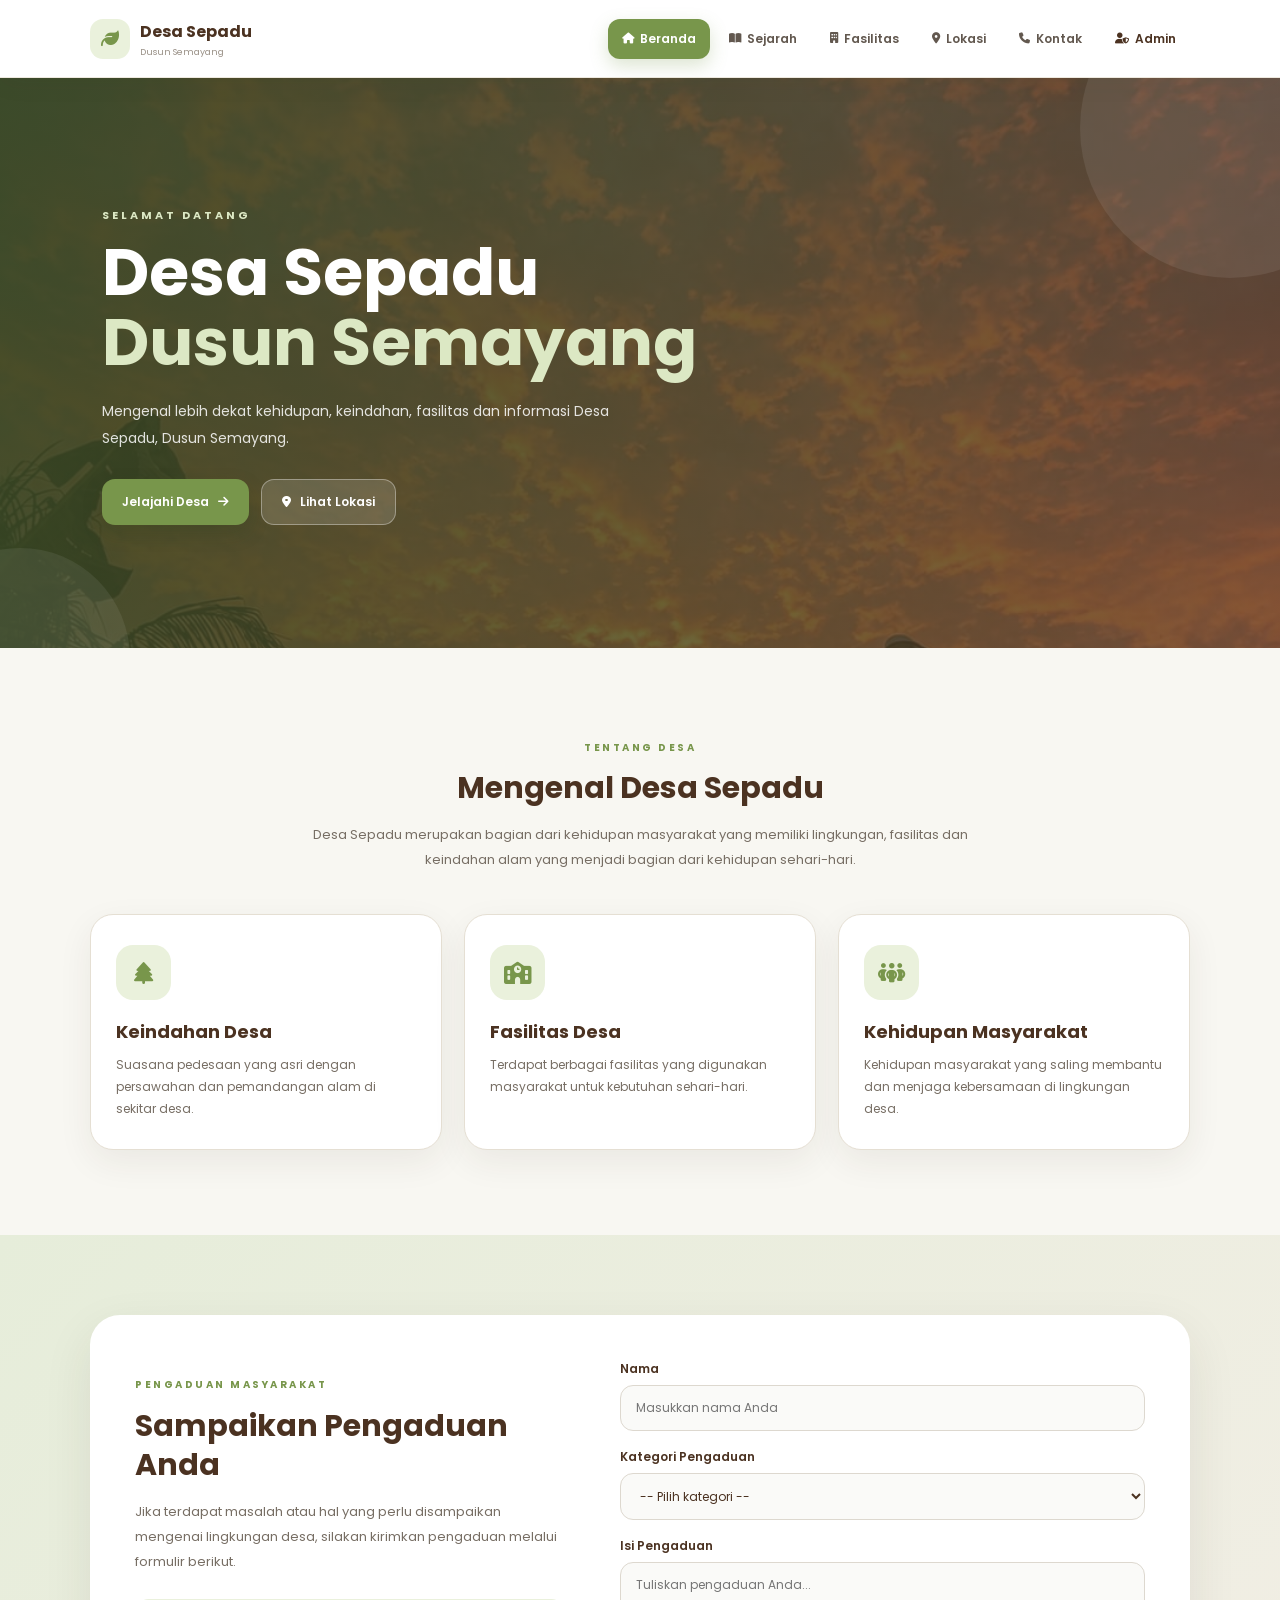
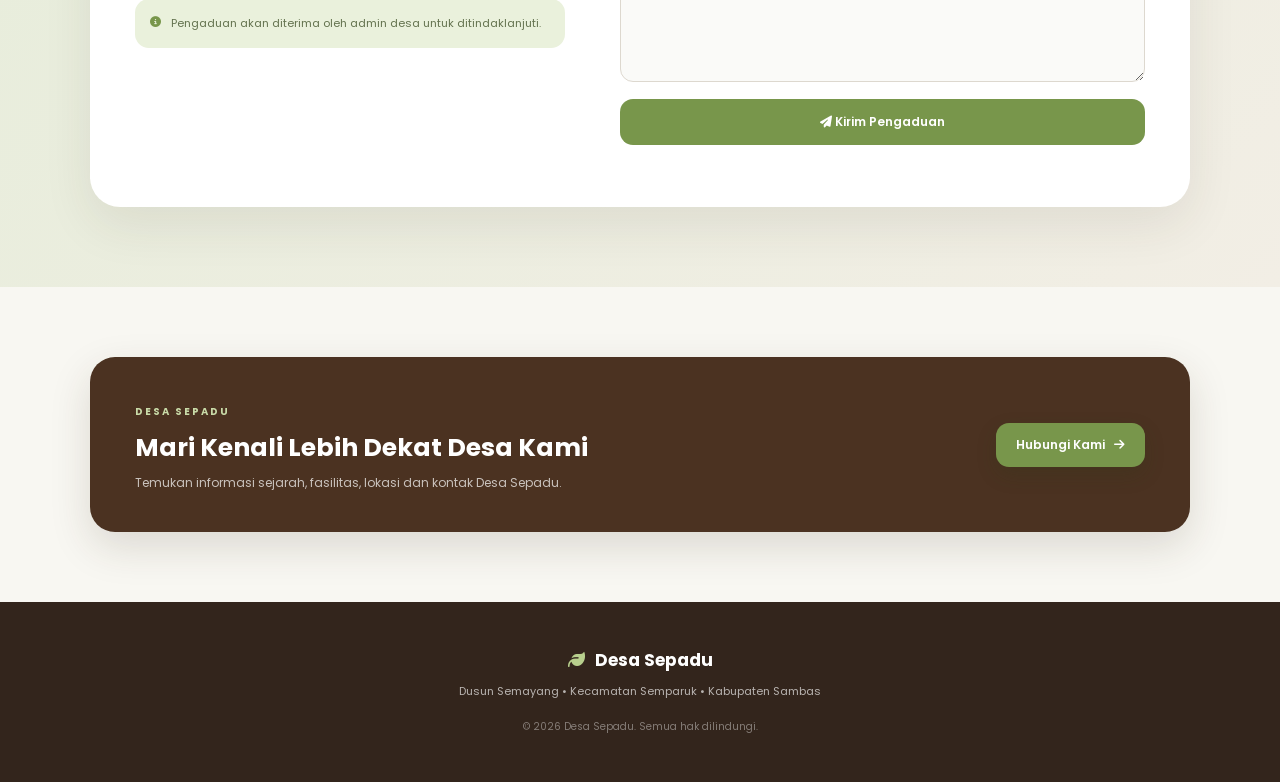
==== index.html @ 2790a022 "Add files via upload" ====
<!DOCTYPE html>
<html lang="id">
<head>
    <meta charset="UTF-8">
    <meta name="viewport" content="width=device-width, initial-scale=1.0">

    <title>Desa Sepadu - Dusun Semayang</title>

    <link rel="stylesheet" href="style.css">

    <link href="https://fonts.googleapis.com/css2?family=Poppins:wght@400;500;600;700&display=swap" rel="stylesheet">

    <link rel="stylesheet"
          href="https://cdnjs.cloudflare.com/ajax/libs/font-awesome/6.5.2/css/all.min.css">
</head>

<body>

<!-- ================= NAVBAR ================= -->
<header class="navbar">

    <div class="logo">
        <i class="fa-solid fa-leaf"></i>
        <div>
            <strong>Desa Sepadu</strong>
            <small>Dusun Semayang</small>
        </div>
    </div>

    <nav>
        <a href="index.html" class="active">
            <i class="fa-solid fa-house"></i>
            Beranda
        </a>

        <a href="sejarah.html">
            <i class="fa-solid fa-book-open"></i>
            Sejarah
        </a>

        <a href="fasilitas.html">
            <i class="fa-solid fa-building"></i>
            Fasilitas
        </a>

        <a href="lokasi.html">
            <i class="fa-solid fa-location-dot"></i>
            Lokasi
        </a>

        <a href="kontak.html">
            <i class="fa-solid fa-phone"></i>
            Kontak
        </a>

        <a href="admin.html" class="admin-menu">
            <i class="fa-solid fa-user-shield"></i>
            Admin
        </a>
    </nav>

</header>


<!-- ================= HERO ================= -->
<section class="hero">

    <div class="hero-content">

        <span class="hero-label">
            SELAMAT DATANG
        </span>

        <h1>
            Desa Sepadu
            <br>
            <span>Dusun Semayang</span>
        </h1>

        <p>
            Mengenal lebih dekat kehidupan, keindahan,
            fasilitas dan informasi Desa Sepadu, Dusun Semayang.
        </p>

        <div class="hero-buttons">

            <a href="sejarah.html" class="btn-primary">
                Jelajahi Desa
                <i class="fa-solid fa-arrow-right"></i>
            </a>

            <a href="lokasi.html" class="btn-secondary">
                <i class="fa-solid fa-location-dot"></i>
                Lihat Lokasi
            </a>

        </div>

    </div>

</section>


<!-- ================= TENTANG ================= -->
<section class="home-section">

    <div class="section-title">

        <span>TENTANG DESA</span>

        <h2>
            Mengenal Desa Sepadu
        </h2>

        <p>
            Desa Sepadu merupakan bagian dari kehidupan masyarakat
            yang memiliki lingkungan, fasilitas dan keindahan alam
            yang menjadi bagian dari kehidupan sehari-hari.
        </p>

    </div>


    <div class="home-cards">

        <div class="home-card">

            <div class="card-icon">
                <i class="fa-solid fa-tree"></i>
            </div>

            <h3>Keindahan Desa</h3>

            <p>
                Suasana pedesaan yang asri dengan persawahan
                dan pemandangan alam di sekitar desa.
            </p>

        </div>


        <div class="home-card">

            <div class="card-icon">
                <i class="fa-solid fa-school"></i>
            </div>

            <h3>Fasilitas Desa</h3>

            <p>
                Terdapat berbagai fasilitas yang digunakan
                masyarakat untuk kebutuhan sehari-hari.
            </p>

        </div>


        <div class="home-card">

            <div class="card-icon">
                <i class="fa-solid fa-people-group"></i>
            </div>

            <h3>Kehidupan Masyarakat</h3>

            <p>
                Kehidupan masyarakat yang saling membantu
                dan menjaga kebersamaan di lingkungan desa.
            </p>

        </div>

    </div>

</section>


<!-- ================= PENGADUAN ================= -->
<section class="complaint-section" id="pengaduan">

    <div class="complaint-box">

        <div class="complaint-info">

            <span class="section-label">
                PENGADUAN MASYARAKAT
            </span>

            <h2>
                Sampaikan Pengaduan Anda
            </h2>

            <p>
                Jika terdapat masalah atau hal yang perlu disampaikan
                mengenai lingkungan desa, silakan kirimkan pengaduan
                melalui formulir berikut.
            </p>

            <div class="complaint-note">
                <i class="fa-solid fa-circle-info"></i>

                <span>
                    Pengaduan akan diterima oleh admin desa
                    untuk ditindaklanjuti.
                </span>
            </div>

        </div>


        <!-- FORM -->
        <form id="complaintForm" class="complaint-form">

            <div class="form-group">

                <label for="nama">
                    Nama
                </label>

                <input
                    type="text"
                    id="nama"
                    placeholder="Masukkan nama Anda"
                    required
                >

            </div>


            <!-- KATEGORI -->
            <div class="form-group">

                <label for="kategori">
                    Kategori Pengaduan
                </label>

                <select id="kategori" required>

                    <option value="">
                        -- Pilih kategori --
                    </option>

                    <option value="Infrastruktur">
                        Infrastruktur
                    </option>

                    <option value="Kebersihan">
                        Kebersihan
                    </option>

                    <option value="Keamanan">
                        Keamanan
                    </option>

                    <option value="Pelayanan Desa">
                        Pelayanan Desa
                    </option>

                    <option value="Lingkungan">
                        Lingkungan
                    </option>

                    <option value="Fasilitas Desa">
                        Fasilitas Desa
                    </option>

                    <option value="Lainnya">
                        Lainnya
                    </option>

                </select>

            </div>


            <!-- ISI PENGADUAN -->
            <div class="form-group">

                <label for="pengaduanText">
                    Isi Pengaduan
                </label>

                <textarea
                    id="pengaduanText"
                    rows="5"
                    placeholder="Tuliskan pengaduan Anda..."
                    required
                ></textarea>

            </div>


            <button type="submit" class="complaint-button">

                <i class="fa-solid fa-paper-plane"></i>

                Kirim Pengaduan

            </button>


            <p id="complaintMessage" class="complaint-message"></p>

        </form>

    </div>

</section>


<!-- ================= CTA ================= -->
<section class="cta-section">

    <div>

        <span>DESA SEPADU</span>

        <h2>
            Mari Kenali Lebih Dekat Desa Kami
        </h2>

        <p>
            Temukan informasi sejarah, fasilitas,
            lokasi dan kontak Desa Sepadu.
        </p>

    </div>

    <a href="kontak.html" class="btn-primary">
        Hubungi Kami
        <i class="fa-solid fa-arrow-right"></i>
    </a>

</section>


<!-- ================= FOOTER ================= -->
<footer>

    <div class="footer-logo">
        <i class="fa-solid fa-leaf"></i>
        Desa Sepadu
    </div>

    <p>
        Dusun Semayang • Kecamatan Semparuk • Kabupaten Sambas
    </p>

    <small>
        © 2026 Desa Sepadu. Semua hak dilindungi.
    </small>

</footer>


<script src="script.js"></script>

</body>
</html>
---- style.css ----
/* =====================================================
   RESET
===================================================== */

* {
    margin: 0;
    padding: 0;
    box-sizing: border-box;
}

html {
    scroll-behavior: smooth;
}

body {
    font-family: "Poppins", sans-serif;
    background: #f8f7f2;
    color: #4b3221;
    overflow-x: hidden;
}

a {
    text-decoration: none;
}

button,
input,
textarea,
select {
    font-family: inherit;
}


/* =====================================================
   WARNA
===================================================== */

:root {
    --green: #78964b;
    --green-dark: #4f6b32;
    --green-light: #eaf1dc;

    --brown: #4b3221;
    --brown-light: #776e64;

    --cream: #f8f7f2;
    --white: #ffffff;

    --border: #e5dfd3;
}


/* =====================================================
   NAVBAR
===================================================== */

.navbar {
    width: 100%;
    min-height: 78px;
    padding: 0 7%;

    display: flex;
    align-items: center;
    justify-content: space-between;

    background: rgba(255, 255, 255, 0.96);

    border-bottom: 1px solid #eee9df;

    position: sticky;
    top: 0;
    z-index: 1000;

    box-shadow: 0 5px 25px rgba(60, 45, 30, 0.05);
}


/* LOGO */

.logo {
    display: flex;
    align-items: center;
    gap: 10px;
    flex-shrink: 0;
}

.logo > i {
    width: 40px;
    height: 40px;

    display: flex;
    align-items: center;
    justify-content: center;

    background: var(--green-light);
    color: var(--green);

    border-radius: 13px;

    font-size: 18px;
}

.logo strong {
    display: block;
    color: var(--brown);
    font-size: 16px;
    font-weight: 700;
}

.logo small {
    display: block;
    margin-top: 2px;

    color: #999086;
    font-size: 9px;
}


/* MENU */

.navbar nav {
    display: flex;
    align-items: center;
    gap: 5px;
}

.navbar nav a {
    display: flex;
    align-items: center;
    gap: 6px;

    padding: 11px 14px;

    border-radius: 12px;

    color: #62584f;

    font-size: 12px;
    font-weight: 600;

    transition: 0.3s ease;
}

.navbar nav a i {
    font-size: 11px;
}

.navbar nav a:hover {
    background: var(--green-light);
    color: var(--green-dark);
}

.navbar nav a.active {
    background: var(--green);
    color: white;

    box-shadow: 0 7px 18px rgba(120, 150, 75, 0.25);
}

.navbar nav .admin-menu {
    color: var(--brown);
}


/* =====================================================
   HERO BERANDA
===================================================== */

.hero {
    min-height: 570px;

    padding: 80px 8%;

    display: flex;
    align-items: center;

    position: relative;
    overflow: hidden;

    background:
        linear-gradient(
            100deg,
            rgba(56, 73, 37, 0.92),
            rgba(89, 63, 43, 0.72)
        ),
        url("images/depanrmh.jpg");

    background-size: cover;
    background-position: center;
}


/* dekorasi */

.hero::before {
    content: "";

    width: 300px;
    height: 300px;

    position: absolute;
    right: -100px;
    top: -100px;

    border-radius: 50%;

    background: rgba(255,255,255,0.08);
}

.hero::after {
    content: "";

    width: 220px;
    height: 220px;

    position: absolute;
    left: -90px;
    bottom: -120px;

    border-radius: 50%;

    background: rgba(255,255,255,0.07);
}

.hero-content {
    max-width: 680px;
    position: relative;
    z-index: 2;

    animation: fadeUp 0.9s ease;
}

.hero-label {
    display: inline-block;

    color: #dce8c4;

    font-size: 11px;
    font-weight: 700;

    letter-spacing: 3px;

    margin-bottom: 14px;
}

.hero h1 {
    color: white;

    font-size: clamp(38px, 6vw, 65px);

    line-height: 1.08;

    margin-bottom: 20px;
}

.hero h1 span {
    color: #dce8c4;
}

.hero p {
    max-width: 560px;

    color: rgba(255,255,255,0.85);

    font-size: 14px;

    line-height: 1.9;

    margin-bottom: 28px;
}


/* BUTTON HERO */

.hero-buttons {
    display: flex;
    gap: 12px;
    flex-wrap: wrap;
}

.btn-primary,
.btn-secondary {
    display: inline-flex;
    align-items: center;
    justify-content: center;
    gap: 9px;

    padding: 13px 20px;

    border-radius: 13px;

    font-size: 12px;
    font-weight: 600;

    transition: 0.3s ease;
}

.btn-primary {
    background: var(--green);
    color: white;

    box-shadow: 0 8px 20px rgba(40,60,20,0.2);
}

.btn-primary:hover {
    transform: translateY(-3px);
    background: var(--green-dark);
}

.btn-secondary {
    background: rgba(255,255,255,0.14);
    color: white;

    border: 1px solid rgba(255,255,255,0.35);
}

.btn-secondary:hover {
    background: rgba(255,255,255,0.25);
}


/* =====================================================
   SECTION BERANDA
===================================================== */

.home-section {
    width: 86%;
    max-width: 1100px;

    margin: auto;

    padding: 85px 0;
}


/* JUDUL */

.section-title {
    text-align: center;

    max-width: 700px;

    margin: 0 auto 42px;
}

.section-title span,
.section-label {
    display: inline-block;

    color: var(--green);

    font-size: 10px;
    font-weight: 700;

    letter-spacing: 2.5px;
}

.section-title h2 {
    margin: 8px 0 12px;

    color: var(--brown);

    font-size: 30px;
}

.section-title p {
    color: var(--brown-light);

    font-size: 13px;

    line-height: 1.9;
}


/* CARD */

.home-cards {
    display: grid;

    grid-template-columns: repeat(3, 1fr);

    gap: 22px;
}

.home-card {
    padding: 30px 25px;

    background: white;

    border: 1px solid var(--border);

    border-radius: 23px;

    box-shadow: 0 12px 35px rgba(60,45,30,0.07);

    transition: 0.3s ease;
}

.home-card:hover {
    transform: translateY(-7px);

    box-shadow: 0 18px 40px rgba(60,45,30,0.12);
}

.card-icon {
    width: 55px;
    height: 55px;

    display: flex;
    align-items: center;
    justify-content: center;

    background: var(--green-light);
    color: var(--green);

    border-radius: 17px;

    font-size: 22px;

    margin-bottom: 18px;
}

.home-card h3 {
    color: var(--brown);

    font-size: 18px;

    margin-bottom: 9px;
}

.home-card p {
    color: var(--brown-light);

    font-size: 12px;

    line-height: 1.8;
}


/* =====================================================
   PENGADUAN
===================================================== */

.complaint-section {
    padding: 80px 7%;

    background:
        linear-gradient(
            135deg,
            #e6edda,
            #f2eee5
        );
}

.complaint-box {
    max-width: 1100px;

    margin: auto;

    padding: 45px;

    display: grid;

    grid-template-columns: 0.9fr 1.1fr;

    gap: 55px;

    background: white;

    border-radius: 30px;

    box-shadow: 0 18px 50px rgba(60,45,30,0.09);
}

.complaint-info {
    padding-top: 10px;
}

.complaint-info h2 {
    color: var(--brown);

    font-size: 30px;

    line-height: 1.3;

    margin: 12px 0 15px;
}

.complaint-info > p {
    color: var(--brown-light);

    font-size: 13px;

    line-height: 1.9;
}


/* CATATAN */

.complaint-note {
    display: flex;

    gap: 10px;

    margin-top: 25px;

    padding: 15px;

    background: var(--green-light);

    border-radius: 14px;

    color: #64734f;

    font-size: 11px;

    line-height: 1.7;
}

.complaint-note i {
    color: var(--green);

    margin-top: 3px;
}


/* FORM */

.complaint-form {
    display: flex;

    flex-direction: column;

    gap: 17px;
}

.form-group {
    display: flex;

    flex-direction: column;

    gap: 7px;
}

.form-group label {
    color: var(--brown);

    font-size: 12px;

    font-weight: 600;
}

.form-group input,
.form-group select,
.form-group textarea {
    width: 100%;

    padding: 13px 15px;

    background: #fafaf8;

    border: 1px solid #ddd8cf;

    border-radius: 13px;

    outline: none;

    color: var(--brown);

    font-size: 12px;

    transition: 0.3s ease;
}

.form-group input:focus,
.form-group select:focus,
.form-group textarea:focus {
    border-color: var(--green);

    background: white;

    box-shadow: 0 0 0 3px rgba(120,150,75,0.10);
}

.form-group textarea {
    resize: vertical;

    min-height: 120px;
}


/* BUTTON PENGADUAN */

.complaint-button {
    border: none;

    padding: 14px 20px;

    border-radius: 13px;

    background: var(--green);

    color: white;

    font-size: 12px;

    font-weight: 600;

    cursor: pointer;

    transition: 0.3s ease;
}

.complaint-button:hover {
    background: var(--green-dark);

    transform: translateY(-2px);
}

.complaint-message {
    text-align: center;

    font-size: 12px;

    font-weight: 600;
}


/* =====================================================
   CTA
===================================================== */

.cta-section {
    width: 86%;
    max-width: 1100px;

    margin: 70px auto;

    padding: 40px 45px;

    display: flex;

    align-items: center;

    justify-content: space-between;

    gap: 30px;

    background: var(--brown);

    border-radius: 25px;

    box-shadow: 0 15px 40px rgba(60,45,30,0.15);
}

.cta-section span {
    color: #c9dba8;

    font-size: 10px;

    font-weight: 700;

    letter-spacing: 2px;
}

.cta-section h2 {
    color: white;

    font-size: 25px;

    margin: 7px 0;
}

.cta-section p {
    color: rgba(255,255,255,0.7);

    font-size: 12px;
}


/* =====================================================
   HALAMAN DALAM
===================================================== */

.page-header {
    min-height: 310px;

    padding: 60px 8%;

    display: flex;
    align-items: center;
    justify-content: center;

    text-align: center;

    position: relative;

    overflow: hidden;

    background:
        linear-gradient(
            rgba(65,84,42,0.90),
            rgba(75,51,35,0.90)
        ),
        url("images/depanrmh.jpg");

    background-size: cover;
    background-position: center;
}

.page-header::before {
    content: "";

    width: 260px;
    height: 260px;

    position: absolute;

    left: -100px;
    top: -120px;

    border-radius: 50%;

    background: rgba(255,255,255,0.07);
}

.page-header::after {
    content: "";

    width: 300px;
    height: 300px;

    position: absolute;

    right: -130px;
    bottom: -170px;

    border-radius: 50%;

    background: rgba(255,255,255,0.07);
}

.page-header-content {
    position: relative;
    z-index: 2;

    max-width: 700px;

    animation: fadeUp 0.7s ease;
}

.page-header-content span {
    color: #dce8c4;

    font-size: 10px;

    font-weight: 700;

    letter-spacing: 3px;
}

.page-header-content h1 {
    color: white;

    font-size: 42px;

    margin: 10px 0 12px;
}

.page-header-content p {
    color: rgba(255,255,255,0.8);

    font-size: 13px;

    line-height: 1.8;
}


/* CONTENT */

.page-content {
    width: 86%;
    max-width: 1100px;

    margin: auto;

    padding: 70px 0 85px;

    animation: fadeUp 0.7s ease;
}

.page-title {
    max-width: 700px;

    margin: 0 auto 40px;

    text-align: center;
}

.page-title span {
    color: var(--green);

    font-size: 10px;

    font-weight: 700;

    letter-spacing: 2px;
}

.page-title h2 {
    color: var(--brown);

    font-size: 30px;

    margin: 8px 0 12px;
}

.page-title p {
    color: var(--brown-light);

    font-size: 13px;

    line-height: 1.8;
}


/* =====================================================
   CARD UMUM
===================================================== */

.content-card {
    background: white;

    border: 1px solid var(--border);

    border-radius: 23px;

    padding: 30px;

    margin-bottom: 22px;

    box-shadow: 0 12px 35px rgba(60,45,30,0.07);

    transition: 0.3s ease;
}

.content-card:hover {
    transform: translateY(-4px);
}

.content-card h2 {
    color: var(--brown);

    margin-bottom: 12px;
}

.content-card h3 {
    color: var(--green-dark);

    margin-bottom: 10px;
}

.content-card p {
    color: var(--brown-light);

    font-size: 13px;

    line-height: 1.9;
}


/* =====================================================
   SEJARAH
===================================================== */

.history-box {
    display: grid;

    grid-template-columns: 75px 1fr;

    gap: 25px;

    align-items: start;
}

.history-number {
    width: 70px;
    height: 70px;

    display: flex;
    align-items: center;
    justify-content: center;

    background: var(--green-light);

    color: var(--green-dark);

    border-radius: 20px;

    font-size: 17px;

    font-weight: 700;
}


/* =====================================================
   FASILITAS
===================================================== */

.facility-section {
    width: 86%;
    max-width: 1050px;

    margin: auto;

    padding: 20px 0 80px;

    display: flex;

    flex-direction: column;

    gap: 22px;
}

.facility-card {
    width: 100%;

    min-height: 190px;

    display: flex;

    align-items: center;

    gap: 25px;

    padding: 18px;

    background: white;

    border: 1px solid var(--border);

    border-radius: 20px;

    box-shadow: 0 10px 30px rgba(60,45,30,0.08);

    transition: 0.3s ease;
}

.facility-card:hover {
    transform: translateY(-4px);

    box-shadow: 0 15px 35px rgba(60,45,30,0.13);
}

.facility-image {
    width: 210px;
    height: 155px;

    flex-shrink: 0;

    overflow: hidden;

    border-radius: 15px;

    background: #edf0e5;
}

.facility-image img {
    width: 100%;
    height: 100%;

    display: block;

    object-fit: contain;

    transition: 0.4s ease;
}

.facility-card:hover .facility-image img {
    transform: scale(1.03);
}

.facility-info {
    padding: 5px 10px 5px 0;
}

.facility-info span {
    color: var(--green);

    font-size: 10px;

    font-weight: 700;

    letter-spacing: 1.5px;
}

.facility-info h2 {
    margin: 5px 0 9px;

    color: var(--brown);

    font-size: 22px;
}

.facility-info p {
    color: var(--brown-light);

    font-size: 13px;

    line-height: 1.8;

    max-width: 650px;
}


/* =====================================================
   LOKASI
===================================================== */

.location-box {
    display: grid;

    grid-template-columns: 1fr 1fr;

    gap: 25px;
}

.location-info {
    background: white;

    border: 1px solid var(--border);

    border-radius: 24px;

    padding: 30px;

    box-shadow: 0 10px 30px rgba(60,45,30,0.06);
}

.location-info h2 {
    color: var(--brown);

    margin-bottom: 20px;
}

.location-item {
    display: flex;

    gap: 14px;

    margin-bottom: 20px;
}

.location-item i {
    color: var(--green);

    margin-top: 4px;
}

.location-item strong {
    display: block;

    color: var(--brown);

    font-size: 13px;

    margin-bottom: 4px;
}

.location-item p {
    color: var(--brown-light);

    font-size: 12px;

    line-height: 1.7;
}

.map-box {
    min-height: 320px;

    padding: 30px;

    display: flex;

    align-items: center;
    justify-content: center;

    text-align: center;

    background: #e8eddf;

    border: 1px solid #dce4ce;

    border-radius: 24px;
}

.map-box i {
    display: block;

    color: var(--green);

    font-size: 42px;

    margin-bottom: 15px;
}

.map-box h3 {
    color: var(--brown);

    margin-bottom: 8px;
}

.map-box p {
    color: var(--brown-light);

    font-size: 12px;

    line-height: 1.7;
}


/* =====================================================
   KONTAK
===================================================== */

.contact-grid {
    display: grid;

    grid-template-columns: repeat(3, 1fr);

    gap: 22px;
}

.contact-card {
    padding: 28px 22px;

    text-align: center;

    background: white;

    border: 1px solid var(--border);

    border-radius: 22px;

    box-shadow: 0 10px 30px rgba(60,45,30,0.06);

    transition: 0.3s ease;
}

.contact-card:hover {
    transform: translateY(-5px);
}

.contact-icon {
    width: 58px;
    height: 58px;

    margin: 0 auto 15px;

    display: flex;
    align-items: center;
    justify-content: center;

    background: var(--green-light);

    color: var(--green);

    border-radius: 18px;

    font-size: 22px;
}

.contact-card h3 {
    color: var(--brown);

    font-size: 17px;

    margin-bottom: 7px;
}

.contact-card p {
    color: var(--brown-light);

    font-size: 12px;

    line-height: 1.7;
}


/* =====================================================
   FOOTER
===================================================== */

footer {
    padding: 45px 20px;

    text-align: center;

    background: #33251c;

    color: white;
}

.footer-logo {
    font-size: 17px;

    font-weight: 700;

    margin-bottom: 10px;
}

.footer-logo i {
    color: #b8cf8d;

    margin-right: 6px;
}

footer p {
    color: rgba(255,255,255,0.65);

    font-size: 11px;

    margin-bottom: 12px;
}

footer small {
    color: rgba(255,255,255,0.4);

    font-size: 10px;
}


/* =====================================================
   ANIMASI
===================================================== */

@keyframes fadeUp {

    from {
        opacity: 0;
        transform: translateY(25px);
    }

    to {
        opacity: 1;
        transform: translateY(0);
    }

}


/* =====================================================
   RESPONSIVE HP
===================================================== */

@media (max-width: 900px) {

    .navbar {
        padding: 12px 5%;

        flex-direction: column;

        gap: 12px;
    }

    .navbar nav {
        width: 100%;

        justify-content: center;

        flex-wrap: wrap;
    }

    .navbar nav a {
        padding: 8px 9px;

        font-size: 10px;
    }

    .home-cards {
        grid-template-columns: 1fr;
    }

    .complaint-box {
        grid-template-columns: 1fr;

        gap: 30px;

        padding: 28px;
    }

    .location-box {
        grid-template-columns: 1fr;
    }

    .contact-grid {
        grid-template-columns: 1fr;
    }

    .cta-section {
        flex-direction: column;

        align-items: flex-start;

        padding: 30px;
    }

}


@media (max-width: 700px) {

    .hero {
        min-height: 500px;

        padding: 65px 7%;
    }

    .hero h1 {
        font-size: 40px;
    }

    .hero p {
        font-size: 12px;
    }

    .home-section {
        width: 90%;

        padding: 60px 0;
    }

    .section-title h2,
    .page-title h2 {
        font-size: 25px;
    }

    .complaint-section {
        padding: 55px 5%;
    }

    .complaint-box {
        padding: 23px;

        border-radius: 22px;
    }

    .complaint-info h2 {
        font-size: 24px;
    }

    .page-header {
        min-height: 250px;

        padding: 50px 7%;
    }

    .page-header-content h1 {
        font-size: 31px;
    }

    .page-content {
        width: 90%;

        padding: 55px 0 65px;
    }

    .facility-section {
        width: 90%;
    }

    .facility-card {
        flex-direction: column;

        align-items: stretch;

        gap: 15px;

        padding: 14px;
    }

    .facility-image {
        width: 100%;

        height: 170px;
    }

    .facility-info {
        padding: 2px 5px 8px;
    }

    .facility-info h2 {
        font-size: 19px;
    }

    .facility-info p {
        font-size: 12px;
    }

    .history-box {
        grid-template-columns: 1fr;

        gap: 15px;
    }

    .history-number {
        width: 58px;
        height: 58px;
    }

    .content-card {
        padding: 23px;
    }

}

/* =====================================================
   DASHBOARD
===================================================== */

.dashboard-page {
    min-height: 80vh;
    padding: 60px 7%;
    background: var(--cream);
}

.dashboard-header {
    display: flex;
    justify-content: space-between;
    align-items: center;
    gap: 25px;
    margin-bottom: 35px;
}

.dashboard-label {
    color: var(--green-dark);
    font-size: 13px;
    font-weight: 800;
    letter-spacing: 1.5px;
}

.dashboard-header h1 {
    margin: 10px 0;
    color: var(--brown);
    font-size: 38px;
}

.dashboard-header p {
    margin: 0;
    color: var(--brown-light);
}

.dashboard-buttons {
    display: flex;
    gap: 10px;
    align-items: center;
    flex-wrap: wrap;
}

.back-home-btn,
.logout-btn {
    display: inline-flex;
    align-items: center;
    justify-content: center;
    gap: 8px;
    padding: 13px 18px;
    border-radius: 12px;
    font-weight: 600;
    text-decoration: none;
    cursor: pointer;
}

.back-home-btn {
    background: var(--green-dark);
    color: white;
}

.back-home-btn:hover {
    background: var(--green);
}

.logout-btn {
    border: none;
    background: var(--brown);
    color: white;
}

.logout-btn:hover {
    background: #68452d;
}


/* STATISTIK */

.dashboard-stats {
    display: grid;
    grid-template-columns: repeat(3, 1fr);
    gap: 20px;
    margin-bottom: 30px;
}

.stat-card {
    display: flex;
    align-items: center;
    gap: 18px;
    padding: 25px;
    background: white;
    border: 1px solid var(--border);
    border-radius: 20px;
    box-shadow: 0 8px 25px rgba(60,45,30,.06);
}

.stat-icon {
    width: 55px;
    height: 55px;
    display: flex;
    align-items: center;
    justify-content: center;
    background: var(--green-light);
    color: var(--green-dark);
    border-radius: 15px;
    font-size: 20px;
}

.stat-card span {
    color: var(--brown-light);
    font-size: 14px;
}

.stat-card h2 {
    margin: 5px 0 0;
    color: var(--brown);
    font-size: 30px;
}


/* TABEL */

.dashboard-table-box {
    background: white;
    border: 1px solid var(--border);
    border-radius: 22px;
    overflow: hidden;
    box-shadow: 0 8px 30px rgba(60,45,30,.06);
}

.table-header {
    padding: 25px;
    display: flex;
    justify-content: space-between;
    align-items: center;
    gap: 20px;
    border-bottom: 1px solid var(--border);
}

.table-header h2 {
    margin: 0 0 7px;
    color: var(--brown);
}

.table-header p {
    margin: 0;
    color: var(--brown-light);
}

.delete-all-btn {
    border: none;
    padding: 11px 16px;
    border-radius: 10px;
    background: #f4e5dd;
    color: #8b4c31;
    cursor: pointer;
    font-weight: 600;
}

.table-responsive {
    width: 100%;
    overflow-x: auto;
}

table {
    width: 100%;
    min-width: 950px;
    border-collapse: collapse;
}

thead {
    background: #f3f5ec;
}

th {
    padding: 15px;
    text-align: left;
    color: var(--brown);
    font-size: 13px;
}

td {
    padding: 16px 15px;
    border-top: 1px solid #eeeae2;
    color: var(--brown-light);
    vertical-align: top;
}

.complaint-text {
    max-width: 300px;
    line-height: 1.6;
}

.category-badge {
    display: inline-block;
    padding: 6px 10px;
    border-radius: 8px;
    background: var(--green-light);
    color: var(--green-dark);
    font-size: 12px;
    font-weight: 700;
}

.status-select {
    padding: 8px 10px;
    border: 1px solid var(--border);
    border-radius: 8px;
    background: white;
}

.delete-btn {
    width: 36px;
    height: 36px;
    border: none;
    border-radius: 9px;
    background: #f7e7e3;
    color: #a34d3c;
    cursor: pointer;
}

.empty-data {
    text-align: center;
    padding: 70px !important;
}

.empty-data i {
    display: block;
    font-size: 40px;
    color: var(--green-dark);
    margin-bottom: 15px;
}

.empty-data strong {
    display: block;
    color: var(--brown);
    font-size: 18px;
}

.empty-data span {
    display: block;
    margin-top: 5px;
    color: var(--brown-light);
}


/* MOBILE */

@media (max-width: 800px) {

    .dashboard-header {
        flex-direction: column;
        align-items: flex-start;
    }

    .dashboard-header h1 {
        font-size: 30px;
    }

    .dashboard-buttons {
        width: 100%;
    }

    .back-home-btn,
    .logout-btn {
        flex: 1;
    }

    .dashboard-stats {
        grid-template-columns: 1fr;
    }

    .table-header {
        flex-direction: column;
        align-items: flex-start;
    }

    .delete-all-btn {
        width: 100%;
    }

}
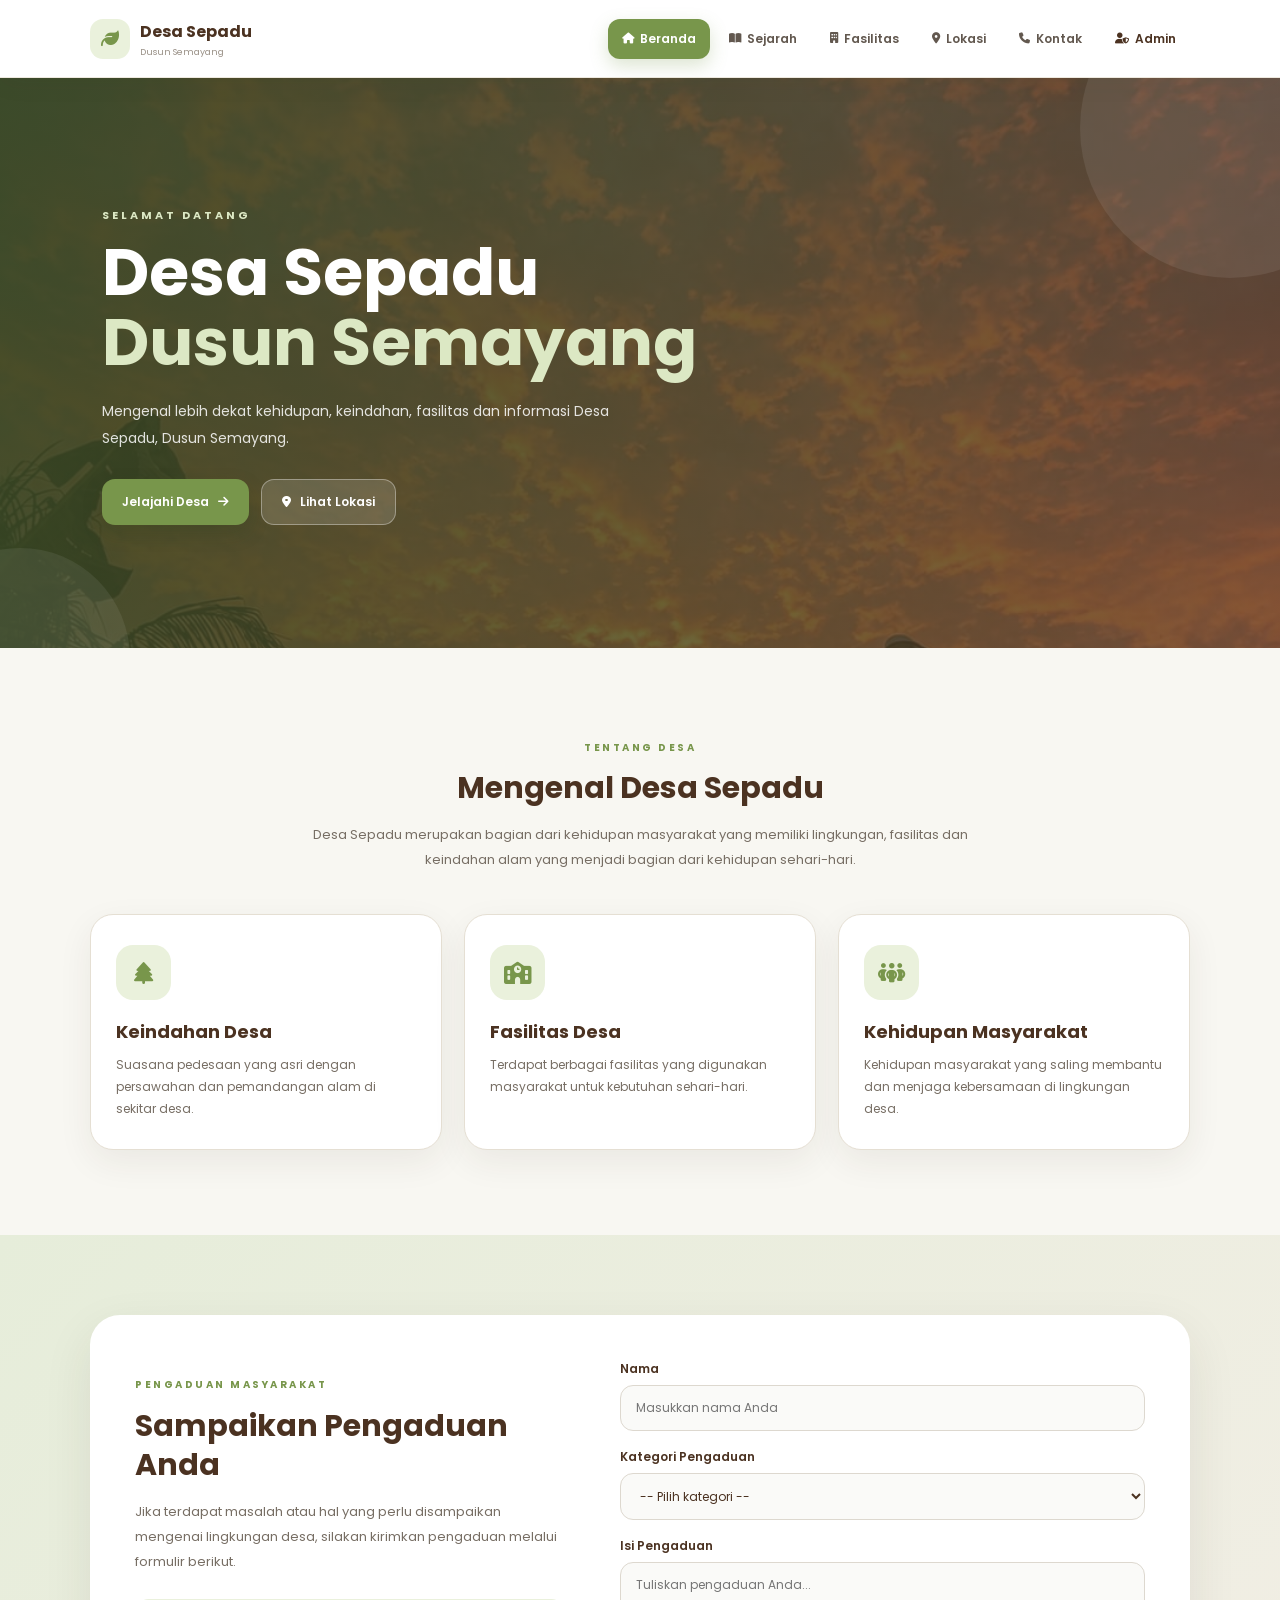
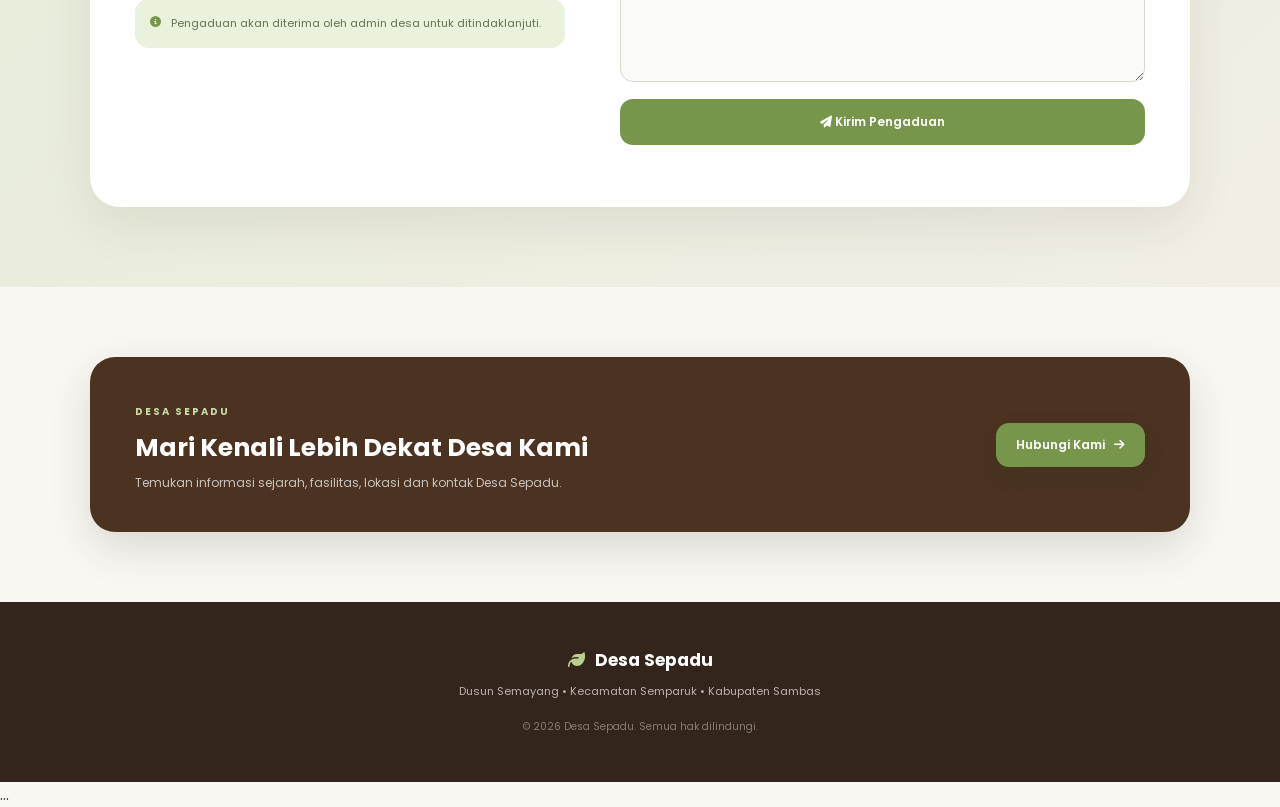
==== commit a16a3123: "Update index.html" ====
--- a/index.html
+++ b/index.html
@@ -356,4 +356,31 @@
 <script src="script.js"></script>
 
 </body>
-</html>+</html>
+
+    ...
+
+    <script>
+    const scriptURL = "https://script.google.com/macros/s/AKfycbwfNbTBmotksGISINYbLzSJ5I1PTSsXj1z1EDwdxUyJfGp7GZ8f606rJl0-YmlFv4mL/exec";
+
+    document.getElementById("formPengajuan").addEventListener("submit", function(e) {
+        e.preventDefault();
+
+        fetch(scriptURL, {
+            method: "POST",
+            body: new FormData(this)
+        })
+        .then(response => response.text())
+        .then(data => {
+            alert("✅ Pengajuan berhasil dikirim!");
+            this.reset();
+        })
+        .catch(error => {
+            alert("❌ Pengajuan gagal dikirim!");
+            console.error(error);
+        });
+    });
+    </script>
+
+</body>
+</html>
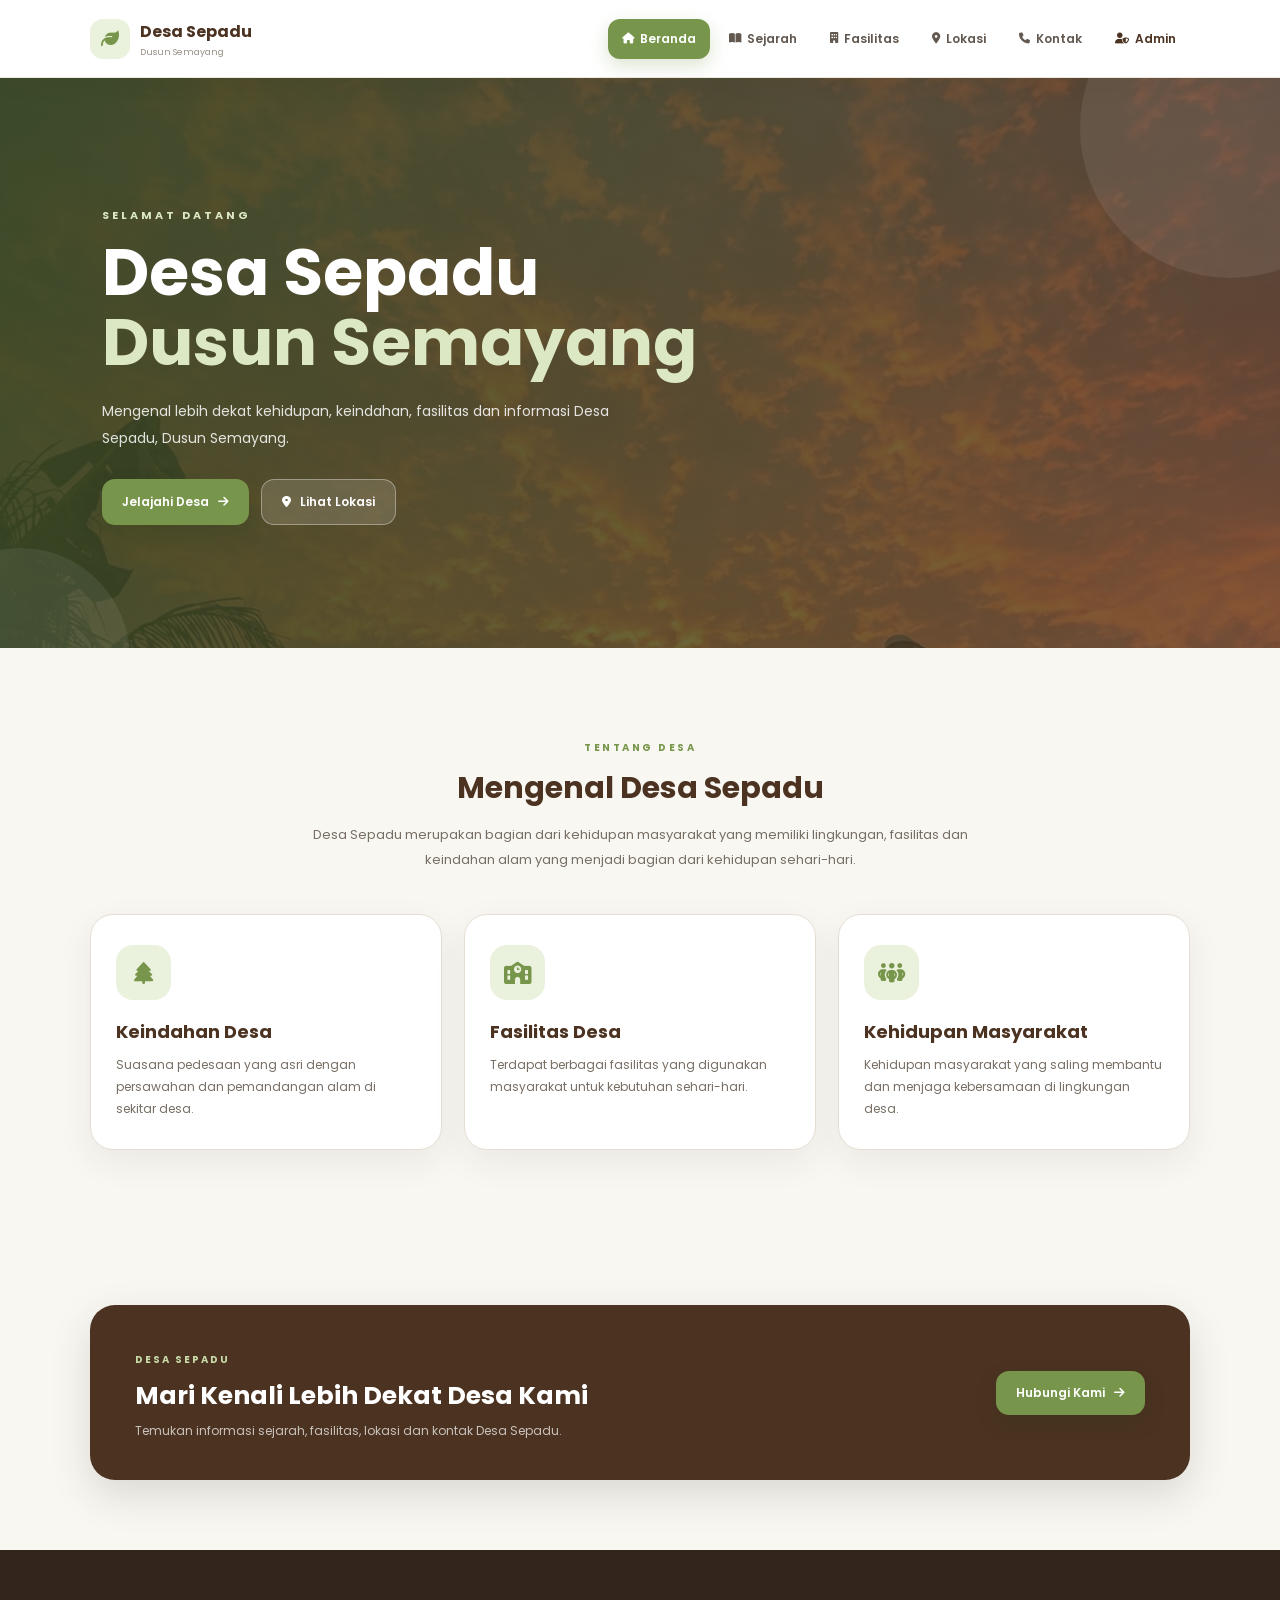
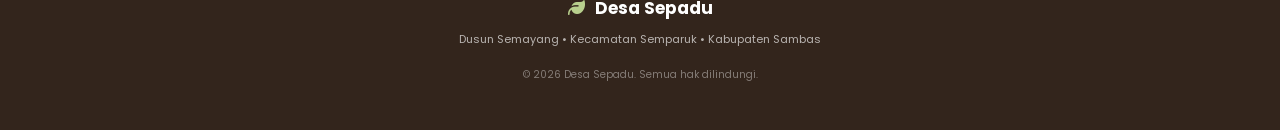
==== commit 13ebb515: "Update index.html" ====
--- a/index.html
+++ b/index.html
@@ -21,6 +21,7 @@
 
     <div class="logo">
         <i class="fa-solid fa-leaf"></i>
+
         <div>
             <strong>Desa Sepadu</strong>
             <small>Dusun Semayang</small>
@@ -28,6 +29,7 @@
     </div>
 
     <nav>
+
         <a href="index.html" class="active">
             <i class="fa-solid fa-house"></i>
             Beranda
@@ -57,6 +59,7 @@
             <i class="fa-solid fa-user-shield"></i>
             Admin
         </a>
+
     </nav>
 
 </header>
@@ -175,139 +178,6 @@
 </section>
 
 
-<!-- ================= PENGADUAN ================= -->
-<section class="complaint-section" id="pengaduan">
-
-    <div class="complaint-box">
-
-        <div class="complaint-info">
-
-            <span class="section-label">
-                PENGADUAN MASYARAKAT
-            </span>
-
-            <h2>
-                Sampaikan Pengaduan Anda
-            </h2>
-
-            <p>
-                Jika terdapat masalah atau hal yang perlu disampaikan
-                mengenai lingkungan desa, silakan kirimkan pengaduan
-                melalui formulir berikut.
-            </p>
-
-            <div class="complaint-note">
-                <i class="fa-solid fa-circle-info"></i>
-
-                <span>
-                    Pengaduan akan diterima oleh admin desa
-                    untuk ditindaklanjuti.
-                </span>
-            </div>
-
-        </div>
-
-
-        <!-- FORM -->
-        <form id="complaintForm" class="complaint-form">
-
-            <div class="form-group">
-
-                <label for="nama">
-                    Nama
-                </label>
-
-                <input
-                    type="text"
-                    id="nama"
-                    placeholder="Masukkan nama Anda"
-                    required
-                >
-
-            </div>
-
-
-            <!-- KATEGORI -->
-            <div class="form-group">
-
-                <label for="kategori">
-                    Kategori Pengaduan
-                </label>
-
-                <select id="kategori" required>
-
-                    <option value="">
-                        -- Pilih kategori --
-                    </option>
-
-                    <option value="Infrastruktur">
-                        Infrastruktur
-                    </option>
-
-                    <option value="Kebersihan">
-                        Kebersihan
-                    </option>
-
-                    <option value="Keamanan">
-                        Keamanan
-                    </option>
-
-                    <option value="Pelayanan Desa">
-                        Pelayanan Desa
-                    </option>
-
-                    <option value="Lingkungan">
-                        Lingkungan
-                    </option>
-
-                    <option value="Fasilitas Desa">
-                        Fasilitas Desa
-                    </option>
-
-                    <option value="Lainnya">
-                        Lainnya
-                    </option>
-
-                </select>
-
-            </div>
-
-
-            <!-- ISI PENGADUAN -->
-            <div class="form-group">
-
-                <label for="pengaduanText">
-                    Isi Pengaduan
-                </label>
-
-                <textarea
-                    id="pengaduanText"
-                    rows="5"
-                    placeholder="Tuliskan pengaduan Anda..."
-                    required
-                ></textarea>
-
-            </div>
-
-
-            <button type="submit" class="complaint-button">
-
-                <i class="fa-solid fa-paper-plane"></i>
-
-                Kirim Pengaduan
-
-            </button>
-
-
-            <p id="complaintMessage" class="complaint-message"></p>
-
-        </form>
-
-    </div>
-
-</section>
-
-
 <!-- ================= CTA ================= -->
 <section class="cta-section">
 
@@ -357,30 +227,3 @@
 
 </body>
 </html>
-
-    ...
-
-    <script>
-    const scriptURL = "https://script.google.com/macros/s/AKfycbwfNbTBmotksGISINYbLzSJ5I1PTSsXj1z1EDwdxUyJfGp7GZ8f606rJl0-YmlFv4mL/exec";
-
-    document.getElementById("formPengajuan").addEventListener("submit", function(e) {
-        e.preventDefault();
-
-        fetch(scriptURL, {
-            method: "POST",
-            body: new FormData(this)
-        })
-        .then(response => response.text())
-        .then(data => {
-            alert("✅ Pengajuan berhasil dikirim!");
-            this.reset();
-        })
-        .catch(error => {
-            alert("❌ Pengajuan gagal dikirim!");
-            console.error(error);
-        });
-    });
-    </script>
-
-</body>
-</html>
